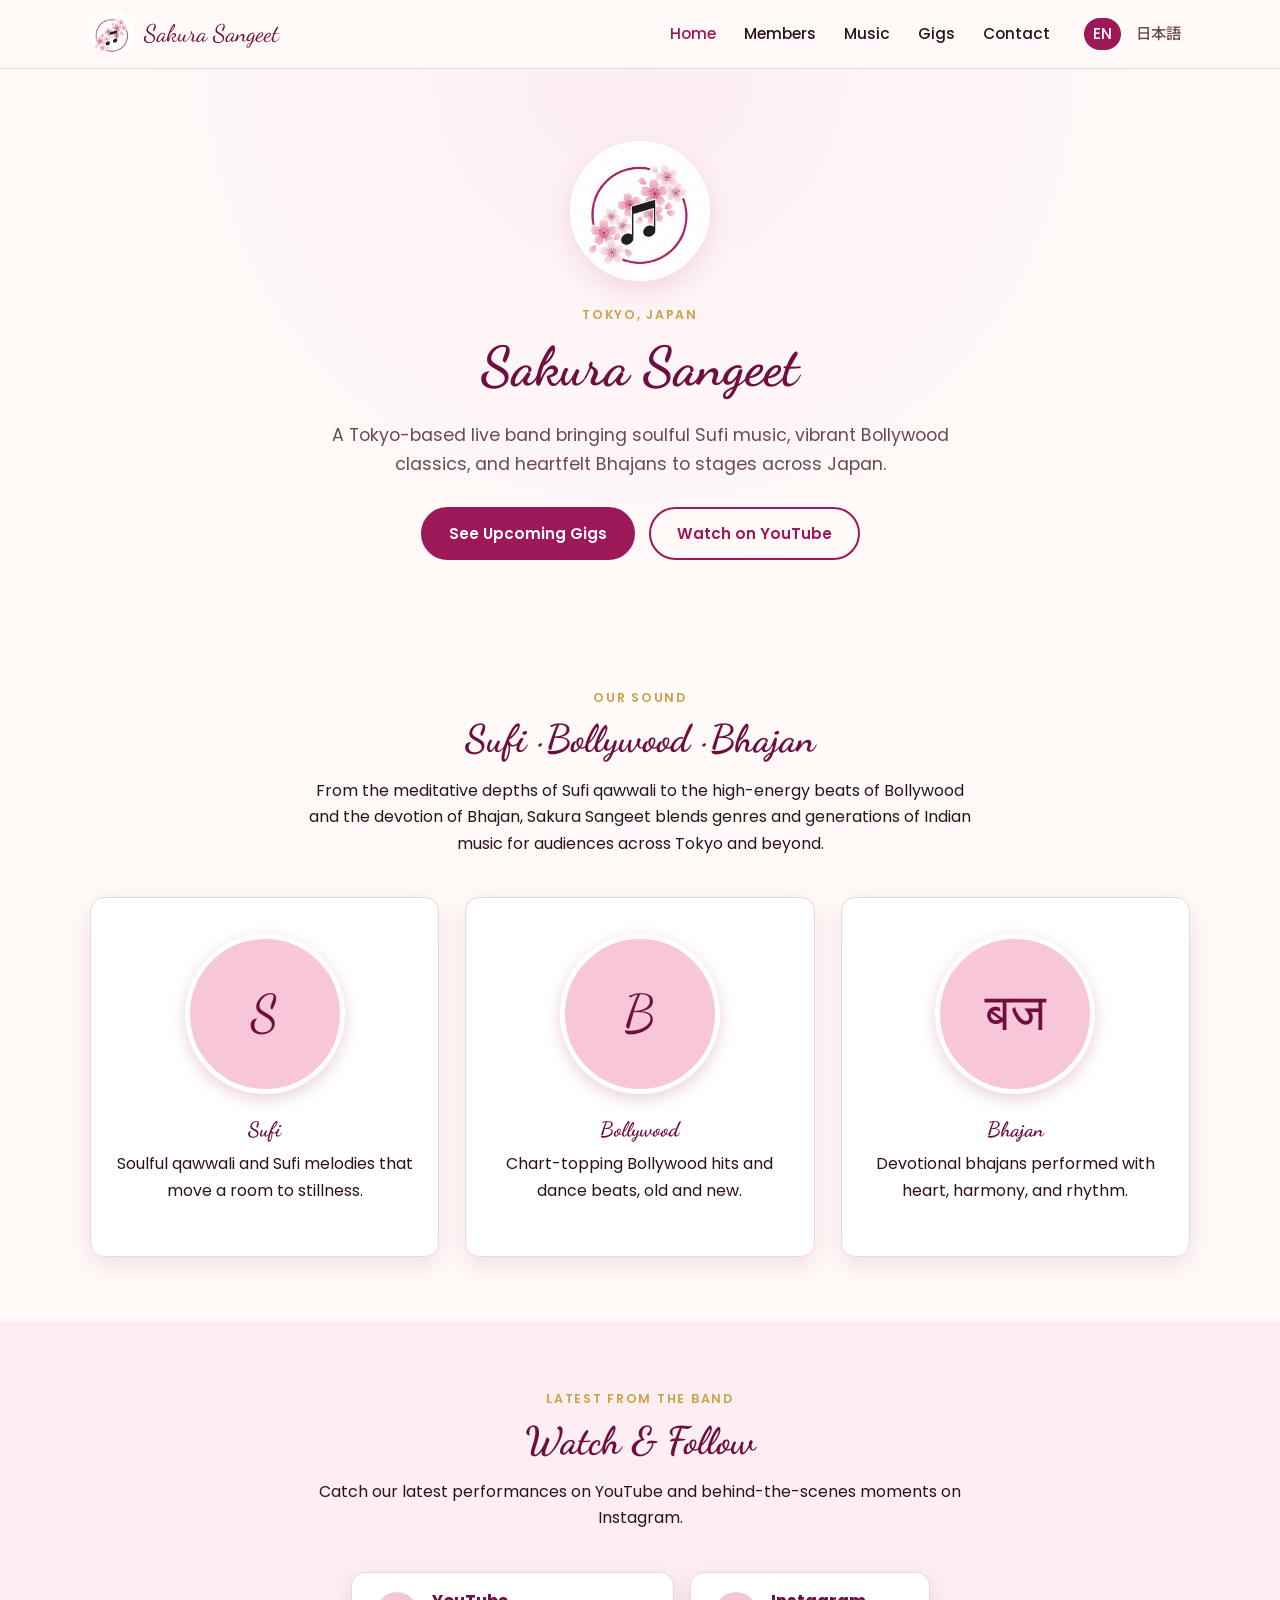
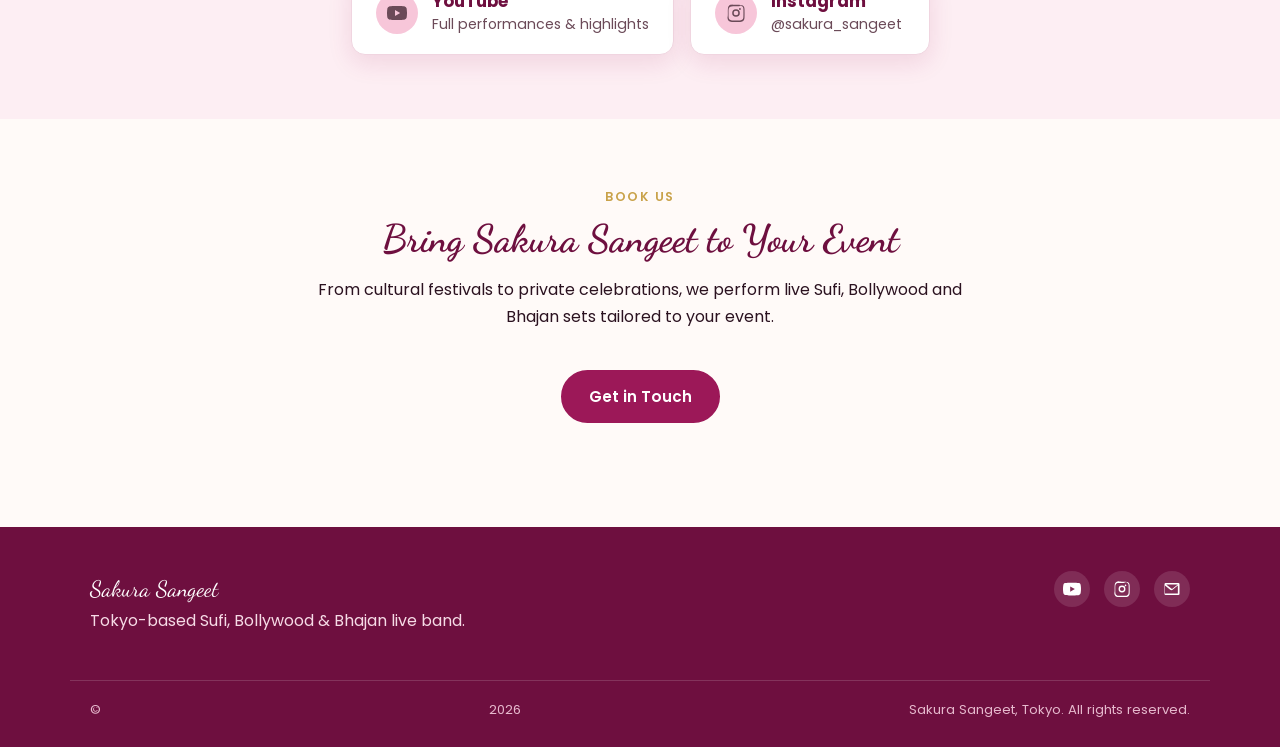
==== index.html @ d2016345 "Initial commit: Sakura Sangeet band website Bilingual (EN/JA) static site with member profiles, gigs" ====
<!DOCTYPE html>
<html lang="en">
<head>
<meta charset="UTF-8">
<meta name="viewport" content="width=device-width, initial-scale=1.0">
<title>Sakura Sangeet | Sufi, Bollywood &amp; Bhajan Live Band in Tokyo, Japan</title>
<meta name="description" content="Sakura Sangeet is a Tokyo-based live band performing Sufi, Bollywood and Bhajan music across Japan. Watch us on YouTube, follow us on Instagram, and catch our upcoming Tokyo shows.">
<link rel="canonical" href="https://sakurasangeet.example/index.html">
<link rel="alternate" hreflang="en" href="https://sakurasangeet.example/index.html">
<link rel="alternate" hreflang="ja" href="https://sakurasangeet.example/ja/index.html">
<link rel="alternate" hreflang="x-default" href="https://sakurasangeet.example/index.html">
<link rel="icon" href="assets/images/band-logo-icon.jpg">

<meta property="og:type" content="website">
<meta property="og:title" content="Sakura Sangeet | Sufi, Bollywood & Bhajan Live Band in Tokyo, Japan">
<meta property="og:description" content="A Tokyo-based live band performing Sufi, Bollywood and Bhajan music across Japan.">
<meta property="og:image" content="assets/images/band-logo.jpg">
<meta property="og:url" content="https://sakurasangeet.example/index.html">
<meta name="twitter:card" content="summary_large_image">

<link rel="preconnect" href="https://fonts.googleapis.com">
<link href="https://fonts.googleapis.com/css2?family=Dancing+Script:wght@600;700&family=Poppins:wght@400;500;600;700&family=Noto+Sans+JP:wght@400;500;700&display=swap" rel="stylesheet">
<link rel="stylesheet" href="assets/css/style.css">

<script type="application/ld+json">
{
  "@context": "https://schema.org",
  "@type": "MusicGroup",
  "name": "Sakura Sangeet",
  "genre": ["Sufi music", "Bollywood", "Bhajan", "Devotional music"],
  "description": "Sakura Sangeet is a Tokyo-based live band performing Sufi, Bollywood and Bhajan music across Japan.",
  "image": "https://sakurasangeet.example/assets/images/band-logo.jpg",
  "url": "https://sakurasangeet.example/index.html",
  "foundingLocation": { "@type": "Place", "name": "Tokyo, Japan" },
  "sameAs": [
    "https://www.youtube.com/@sakurasangeet",
    "https://www.instagram.com/sakura_sangeet"
  ]
}
</script>
</head>
<body>

<header class="site-header">
  <div class="container nav">
    <a class="brand" href="index.html">
      <img src="assets/images/band-logo-icon.jpg" alt="Sakura Sangeet logo">
      Sakura Sangeet
    </a>
    <button class="nav-toggle" id="navToggle" aria-label="Toggle menu" aria-expanded="false">&#9776;</button>
    <ul class="nav-links" id="navLinks">
      <li><a href="index.html" class="active">Home</a></li>
      <li><a href="about.html">Members</a></li>
      <li><a href="music.html">Music</a></li>
      <li><a href="events.html">Gigs</a></li>
      <li><a href="contact.html">Contact</a></li>
      <li class="lang-switch">
        <a href="index.html" class="active">EN</a>
        <a href="ja/index.html">日本語</a>
      </li>
    </ul>
  </div>
</header>

<main>
  <section class="hero">
    <div class="container">
      <img class="hero-logo" src="assets/images/band-logo-icon.jpg" alt="Sakura Sangeet — sakura and music note logo">
      <div class="eyebrow">Tokyo, Japan</div>
      <h1>Sakura Sangeet</h1>
      <p class="lead">A Tokyo-based live band bringing soulful Sufi music, vibrant Bollywood classics, and heartfelt Bhajans to stages across Japan.</p>
      <div class="btn-row">
        <a class="btn btn-primary" href="events.html">See Upcoming Gigs</a>
        <a class="btn btn-outline" data-link="youtube" href="#" target="_blank" rel="noopener">Watch on YouTube</a>
      </div>
    </div>
  </section>

  <section class="section">
    <div class="container">
      <div class="section-header">
        <div class="eyebrow">Our Sound</div>
        <h2>Sufi &middot; Bollywood &middot; Bhajan</h2>
        <p>From the meditative depths of Sufi qawwali to the high-energy beats of Bollywood and the devotion of Bhajan, Sakura Sangeet blends genres and generations of Indian music for audiences across Tokyo and beyond.</p>
      </div>
      <div class="grid grid-3">
        <div class="card member-card">
          <div class="member-avatar">S</div>
          <h3>Sufi</h3>
          <p>Soulful qawwali and Sufi melodies that move a room to stillness.</p>
        </div>
        <div class="card member-card">
          <div class="member-avatar">B</div>
          <h3>Bollywood</h3>
          <p>Chart-topping Bollywood hits and dance beats, old and new.</p>
        </div>
        <div class="card member-card">
          <div class="member-avatar">बज</div>
          <h3>Bhajan</h3>
          <p>Devotional bhajans performed with heart, harmony, and rhythm.</p>
        </div>
      </div>
    </div>
  </section>

  <section class="section section-alt">
    <div class="container">
      <div class="section-header">
        <div class="eyebrow">Latest From the Band</div>
        <h2>Watch &amp; Follow</h2>
        <p>Catch our latest performances on YouTube and behind-the-scenes moments on Instagram.</p>
      </div>
      <div class="social-row">
        <a class="card social-card" data-link="youtube" href="#" target="_blank" rel="noopener">
          <span class="social-icon">
            <svg viewBox="0 0 24 24" width="20" height="20" fill="currentColor"><path d="M23.5 6.2a3 3 0 0 0-2.1-2.1C19.5 3.5 12 3.5 12 3.5s-7.5 0-9.4.6A3 3 0 0 0 .5 6.2 31.6 31.6 0 0 0 0 12a31.6 31.6 0 0 0 .5 5.8 3 3 0 0 0 2.1 2.1c1.9.6 9.4.6 9.4.6s7.5 0 9.4-.6a3 3 0 0 0 2.1-2.1A31.6 31.6 0 0 0 24 12a31.6 31.6 0 0 0-.5-5.8ZM9.6 15.5V8.5L15.8 12Z"/></svg>
          </span>
          <span>
            <h3>YouTube</h3>
            <span>Full performances &amp; highlights</span>
          </span>
        </a>
        <a class="card social-card" data-link="instagram" href="#" target="_blank" rel="noopener">
          <span class="social-icon">
            <svg viewBox="0 0 24 24" width="20" height="20" fill="currentColor"><path d="M12 2.2c3.2 0 3.6 0 4.9.07 1.2.06 2 .25 2.4.42.6.24 1 .53 1.5 1 .47.47.76.9 1 1.5.17.4.36 1.2.42 2.4.06 1.3.07 1.7.07 4.9s0 3.6-.07 4.9c-.06 1.2-.25 2-.42 2.4-.24.6-.53 1-1 1.5-.47.47-.9.76-1.5 1-.4.17-1.2.36-2.4.42-1.3.06-1.7.07-4.9.07s-3.6 0-4.9-.07c-1.2-.06-2-.25-2.4-.42-.6-.24-1-.53-1.5-1-.47-.47-.76-.9-1-1.5-.17-.4-.36-1.2-.42-2.4C2.21 15.6 2.2 15.2 2.2 12s0-3.6.07-4.9c.06-1.2.25-2 .42-2.4.24-.6.53-1 1-1.5.47-.47.9-.76 1.5-1 .4-.17 1.2-.36 2.4-.42C8.4 2.21 8.8 2.2 12 2.2Zm0 1.8c-3.15 0-3.52 0-4.76.07-.97.04-1.5.2-1.85.34-.46.18-.8.4-1.15.75-.35.35-.57.69-.75 1.15-.14.35-.3.88-.34 1.85C3.08 8.48 3.07 8.85 3.07 12s0 3.52.07 4.76c.04.97.2 1.5.34 1.85.18.46.4.8.75 1.15.35.35.69.57 1.15.75.35.14.88.3 1.85.34 1.24.06 1.61.07 4.76.07s3.52 0 4.76-.07c.97-.04 1.5-.2 1.85-.34.46-.18.8-.4 1.15-.75.35-.35.57-.69.75-1.15.14-.35.3-.88.34-1.85.06-1.24.07-1.61.07-4.76s0-3.52-.07-4.76c-.04-.97-.2-1.5-.34-1.85a3.1 3.1 0 0 0-.75-1.15 3.1 3.1 0 0 0-1.15-.75c-.35-.14-.88-.3-1.85-.34C15.52 4 15.15 4 12 4Zm0 3.4a4.6 4.6 0 1 1 0 9.2 4.6 4.6 0 0 1 0-9.2Zm0 1.8a2.8 2.8 0 1 0 0 5.6 2.8 2.8 0 0 0 0-5.6Zm5.8-2a1.08 1.08 0 1 1-2.16 0 1.08 1.08 0 0 1 2.16 0Z"/></svg>
          </span>
          <span>
            <h3>Instagram</h3>
            <span>@sakura_sangeet</span>
          </span>
        </a>
      </div>
    </div>
  </section>

  <section class="section">
    <div class="container">
      <div class="section-header">
        <div class="eyebrow">Book Us</div>
        <h2>Bring Sakura Sangeet to Your Event</h2>
        <p>From cultural festivals to private celebrations, we perform live Sufi, Bollywood and Bhajan sets tailored to your event.</p>
      </div>
      <div class="btn-row" style="justify-content:center;">
        <a class="btn btn-primary" href="contact.html">Get in Touch</a>
      </div>
    </div>
  </section>
</main>

<footer class="site-footer">
  <div class="container">
    <div>
      <div class="footer-brand">Sakura Sangeet</div>
      <p>Tokyo-based Sufi, Bollywood &amp; Bhajan live band.</p>
    </div>
    <div class="footer-social">
      <a data-link="youtube" href="#" target="_blank" rel="noopener" aria-label="YouTube">
        <svg viewBox="0 0 24 24" width="18" height="18" fill="currentColor"><path d="M23.5 6.2a3 3 0 0 0-2.1-2.1C19.5 3.5 12 3.5 12 3.5s-7.5 0-9.4.6A3 3 0 0 0 .5 6.2 31.6 31.6 0 0 0 0 12a31.6 31.6 0 0 0 .5 5.8 3 3 0 0 0 2.1 2.1c1.9.6 9.4.6 9.4.6s7.5 0 9.4-.6a3 3 0 0 0 2.1-2.1A31.6 31.6 0 0 0 24 12a31.6 31.6 0 0 0-.5-5.8ZM9.6 15.5V8.5L15.8 12Z"/></svg>
      </a>
      <a data-link="instagram" href="#" target="_blank" rel="noopener" aria-label="Instagram">
        <svg viewBox="0 0 24 24" width="18" height="18" fill="currentColor"><path d="M12 2.2c3.2 0 3.6 0 4.9.07 1.2.06 2 .25 2.4.42.6.24 1 .53 1.5 1 .47.47.76.9 1 1.5.17.4.36 1.2.42 2.4.06 1.3.07 1.7.07 4.9s0 3.6-.07 4.9c-.06 1.2-.25 2-.42 2.4-.24.6-.53 1-1 1.5-.47.47-.9.76-1.5 1-.4.17-1.2.36-2.4.42-1.3.06-1.7.07-4.9.07s-3.6 0-4.9-.07c-1.2-.06-2-.25-2.4-.42-.6-.24-1-.53-1.5-1-.47-.47-.76-.9-1-1.5-.17-.4-.36-1.2-.42-2.4C2.21 15.6 2.2 15.2 2.2 12s0-3.6.07-4.9c.06-1.2.25-2 .42-2.4.24-.6.53-1 1-1.5.47-.47.9-.76 1.5-1 .4-.17 1.2-.36 2.4-.42C8.4 2.21 8.8 2.2 12 2.2Zm0 1.8c-3.15 0-3.52 0-4.76.07-.97.04-1.5.2-1.85.34-.46.18-.8.4-1.15.75-.35.35-.57.69-.75 1.15-.14.35-.3.88-.34 1.85C3.08 8.48 3.07 8.85 3.07 12s0 3.52.07 4.76c.04.97.2 1.5.34 1.85.18.46.4.8.75 1.15.35.35.69.57 1.15.75.35.14.88.3 1.85.34 1.24.06 1.61.07 4.76.07s3.52 0 4.76-.07c.97-.04 1.5-.2 1.85-.34.46-.18.8-.4 1.15-.75.35-.35.57-.69.75-1.15.14-.35.3-.88.34-1.85.06-1.24.07-1.61.07-4.76s0-3.52-.07-4.76c-.04-.97-.2-1.5-.34-1.85a3.1 3.1 0 0 0-.75-1.15 3.1 3.1 0 0 0-1.15-.75c-.35-.14-.88-.3-1.85-.34C15.52 4 15.15 4 12 4Zm0 3.4a4.6 4.6 0 1 1 0 9.2 4.6 4.6 0 0 1 0-9.2Zm0 1.8a2.8 2.8 0 1 0 0 5.6 2.8 2.8 0 0 0 0-5.6Zm5.8-2a1.08 1.08 0 1 1-2.16 0 1.08 1.08 0 0 1 2.16 0Z"/></svg>
      </a>
      <a data-link="email" href="#" aria-label="Email">
        <svg viewBox="0 0 24 24" width="18" height="18" fill="currentColor"><path d="M2 5.5A1.5 1.5 0 0 1 3.5 4h17A1.5 1.5 0 0 1 22 5.5v13a1.5 1.5 0 0 1-1.5 1.5h-17A1.5 1.5 0 0 1 2 18.5Zm2.2.5 7.3 5.8a.8.8 0 0 0 1 0L19.8 6Zm15.6 1.3-7 5.6a2.6 2.6 0 0 1-3.2 0l-7-5.6V18h17.2Z"/></svg>
      </a>
    </div>
  </div>
  <div class="footer-bottom container">
    &copy; <span data-year></span> Sakura Sangeet, Tokyo. All rights reserved.
  </div>
</footer>

<script src="assets/js/data.js"></script>
<script src="assets/js/main.js"></script>
</body>
</html>
---- assets/css/style.css ----
/* Sakura Sangeet — shared stylesheet (EN + JA pages) */

:root {
  --color-primary: #9c1858;
  --color-primary-dark: #6e0f3f;
  --color-primary-light: #f7c6d9;
  --color-accent-gold: #c9a24a;
  --color-bg: #fffaf8;
  --color-bg-alt: #fdeef3;
  --color-text: #2b1220;
  --color-text-muted: #6b4a58;
  --color-border: #f0d5e0;
  --font-heading: 'Dancing Script', 'Noto Serif JP', cursive, serif;
  --font-body: 'Poppins', 'Noto Sans JP', -apple-system, BlinkMacSystemFont, sans-serif;
  --max-width: 1140px;
  --radius: 14px;
  --shadow: 0 8px 24px rgba(156, 24, 88, 0.12);
}

html[lang="ja"] {
  --font-heading: 'Noto Serif JP', serif;
}

* { box-sizing: border-box; }

html { scroll-behavior: smooth; }

body {
  margin: 0;
  font-family: var(--font-body);
  color: var(--color-text);
  background: var(--color-bg);
  line-height: 1.65;
  -webkit-font-smoothing: antialiased;
}

img { max-width: 100%; display: block; }

a { color: var(--color-primary); text-decoration: none; }
a:hover { text-decoration: underline; }

.container {
  max-width: var(--max-width);
  margin: 0 auto;
  padding: 0 20px;
}

h1, h2, h3 {
  font-family: var(--font-heading);
  color: var(--color-primary-dark);
  margin: 0 0 0.4em;
  line-height: 1.2;
}

h1 { font-size: clamp(2.2rem, 5vw, 3.4rem); }
h2 { font-size: clamp(1.7rem, 3.5vw, 2.4rem); }
h3 { font-size: 1.3rem; }

p { margin: 0 0 1em; }

.section {
  padding: 64px 0;
}

.section-alt {
  background: var(--color-bg-alt);
}

.section-header {
  text-align: center;
  max-width: 680px;
  margin: 0 auto 40px;
}

.eyebrow {
  display: inline-block;
  color: var(--color-accent-gold);
  letter-spacing: 0.14em;
  text-transform: uppercase;
  font-size: 0.78rem;
  font-weight: 600;
  margin-bottom: 8px;
}

/* Buttons */
.btn {
  display: inline-flex;
  align-items: center;
  gap: 8px;
  padding: 12px 26px;
  border-radius: 999px;
  font-weight: 600;
  font-size: 0.95rem;
  border: 2px solid var(--color-primary);
  transition: all 0.2s ease;
  cursor: pointer;
}

.btn-primary {
  background: var(--color-primary);
  color: #fff;
}
.btn-primary:hover {
  background: var(--color-primary-dark);
  border-color: var(--color-primary-dark);
  text-decoration: none;
}

.btn-outline {
  background: transparent;
  color: var(--color-primary);
}
.btn-outline:hover {
  background: var(--color-primary);
  color: #fff;
  text-decoration: none;
}

.btn-row {
  display: flex;
  flex-wrap: wrap;
  gap: 14px;
}

/* Header / Nav */
.site-header {
  position: sticky;
  top: 0;
  z-index: 100;
  background: rgba(255, 250, 248, 0.92);
  backdrop-filter: blur(6px);
  border-bottom: 1px solid var(--color-border);
}

.nav {
  display: flex;
  align-items: center;
  justify-content: space-between;
  padding: 12px 20px;
}

.brand {
  display: flex;
  align-items: center;
  gap: 10px;
  font-family: var(--font-heading);
  font-size: 1.5rem;
  color: var(--color-primary-dark);
}

.brand img {
  height: 44px;
  width: 44px;
  object-fit: cover;
  border-radius: 50%;
}

.nav-links {
  display: flex;
  align-items: center;
  gap: 28px;
  list-style: none;
  margin: 0;
  padding: 0;
}

.nav-links a {
  color: var(--color-text);
  font-weight: 500;
  font-size: 0.96rem;
}

.nav-links a.active,
.nav-links a:hover {
  color: var(--color-primary);
}

.lang-switch {
  display: flex;
  align-items: center;
  gap: 6px;
  font-size: 0.85rem;
  font-weight: 600;
  margin-left: 6px;
}

.lang-switch a {
  padding: 3px 9px;
  border-radius: 999px;
  color: var(--color-text-muted);
}

.lang-switch a.active {
  background: var(--color-primary);
  color: #fff;
}

.nav-toggle {
  display: none;
  background: none;
  border: none;
  font-size: 1.6rem;
  color: var(--color-primary-dark);
  cursor: pointer;
}

@media (max-width: 860px) {
  .nav-toggle { display: block; }
  .nav-links {
    position: absolute;
    top: 100%;
    left: 0;
    right: 0;
    background: var(--color-bg);
    flex-direction: column;
    align-items: flex-start;
    gap: 4px;
    padding: 14px 20px 20px;
    border-bottom: 1px solid var(--color-border);
    display: none;
  }
  .nav-links.open { display: flex; }
  .nav-links li { width: 100%; }
  .nav-links a { display: block; padding: 10px 0; }
  .lang-switch { margin: 8px 0 0; }
}

/* Hero */
.hero {
  padding: 72px 0 60px;
  text-align: center;
  background: radial-gradient(circle at 50% 0%, var(--color-bg-alt), var(--color-bg) 65%);
}

.hero-logo {
  width: 140px;
  height: 140px;
  border-radius: 50%;
  object-fit: cover;
  margin: 0 auto 20px;
  box-shadow: var(--shadow);
  border: 4px solid #fff;
}

.hero p.lead {
  max-width: 640px;
  margin: 0 auto 28px;
  font-size: 1.1rem;
  color: var(--color-text-muted);
}

.hero .btn-row { justify-content: center; }

/* Petal decoration */
.petal-divider {
  text-align: center;
  color: var(--color-primary-light);
  font-size: 1.4rem;
  letter-spacing: 12px;
  margin: 0 0 8px;
}

/* Grids */
.grid {
  display: grid;
  gap: 26px;
}

.grid-3 { grid-template-columns: repeat(3, 1fr); }
.grid-2 { grid-template-columns: repeat(2, 1fr); }

@media (max-width: 860px) {
  .grid-3 { grid-template-columns: repeat(2, 1fr); }
}
@media (max-width: 600px) {
  .grid-3, .grid-2 { grid-template-columns: 1fr; }
}

/* Cards */
.card {
  background: #fff;
  border-radius: var(--radius);
  box-shadow: var(--shadow);
  overflow: hidden;
  border: 1px solid var(--color-border);
}

.member-card {
  padding: 36px 24px;
  text-align: center;
}

.member-avatar {
  width: 160px;
  height: 160px;
  border-radius: 50%;
  background: var(--color-primary-light);
  color: var(--color-primary-dark);
  display: flex;
  align-items: center;
  justify-content: center;
  font-family: var(--font-heading);
  font-size: 3.2rem;
  margin: 0 auto 24px;
  object-fit: cover;
  border: 5px solid #fff;
  box-shadow: 0 5px 16px rgba(156, 24, 88, 0.2);
}

.member-role {
  color: var(--color-primary);
  font-weight: 600;
  font-size: 0.9rem;
  text-transform: uppercase;
  letter-spacing: 0.06em;
  margin-bottom: 12px;
}

.member-instagram {
  display: inline-block;
  font-size: 0.85rem;
  font-weight: 600;
  color: var(--color-text-muted);
  margin-bottom: 16px;
}

.member-instagram:hover {
  color: var(--color-primary);
}

.member-meta {
  text-align: left;
  font-size: 0.92rem;
  color: var(--color-text-muted);
  margin-top: 12px;
}

.member-meta strong {
  color: var(--color-text);
  display: block;
  font-size: 0.82rem;
  text-transform: uppercase;
  letter-spacing: 0.04em;
  margin-bottom: 2px;
}

.placeholder-flag {
  display: inline-block;
  margin-top: 14px;
  font-size: 0.72rem;
  font-weight: 700;
  letter-spacing: 0.05em;
  text-transform: uppercase;
  color: var(--color-accent-gold);
  border: 1px dashed var(--color-accent-gold);
  border-radius: 999px;
  padding: 3px 10px;
}

.event-card img {
  width: 100%;
  aspect-ratio: 3 / 4;
  object-fit: cover;
}

.event-body {
  padding: 20px 22px 24px;
}

.event-date {
  color: var(--color-accent-gold);
  font-weight: 700;
  font-size: 0.85rem;
  letter-spacing: 0.04em;
  text-transform: uppercase;
  margin-bottom: 6px;
}

.event-status {
  display: inline-block;
  font-size: 0.72rem;
  font-weight: 700;
  text-transform: uppercase;
  letter-spacing: 0.05em;
  border-radius: 999px;
  padding: 3px 10px;
  margin-bottom: 10px;
}

.event-status.upcoming {
  background: var(--color-primary-light);
  color: var(--color-primary-dark);
}
.event-status.past {
  background: #eee;
  color: #777;
}

.event-venue {
  color: var(--color-text-muted);
  font-size: 0.94rem;
}

/* Social / contact */
.social-row {
  display: flex;
  gap: 16px;
  justify-content: center;
  flex-wrap: wrap;
}

.social-card {
  display: flex;
  align-items: center;
  gap: 14px;
  padding: 18px 24px;
  min-width: 240px;
}

.social-icon {
  width: 42px;
  height: 42px;
  flex-shrink: 0;
  border-radius: 50%;
  background: var(--color-primary-light);
  display: flex;
  align-items: center;
  justify-content: center;
  color: var(--color-primary-dark);
}

.social-card h3 { margin: 0 0 2px; font-size: 1.05rem; font-family: var(--font-body); font-weight: 700; }
.social-card span { color: var(--color-text-muted); font-size: 0.88rem; }

.video-embed {
  position: relative;
  width: 100%;
  padding-top: 56.25%;
  border-radius: var(--radius);
  overflow: hidden;
  box-shadow: var(--shadow);
  background: #000;
}
.video-embed iframe {
  position: absolute;
  inset: 0;
  width: 100%;
  height: 100%;
  border: 0;
}

.notice {
  background: var(--color-bg-alt);
  border: 1px dashed var(--color-accent-gold);
  border-radius: var(--radius);
  padding: 16px 20px;
  font-size: 0.92rem;
  color: var(--color-text-muted);
  margin: 20px 0;
}

/* Footer */
.site-footer {
  background: var(--color-primary-dark);
  color: #f6dbe6;
  padding: 44px 0 26px;
  margin-top: 40px;
}

.site-footer a { color: #fff; }
.site-footer .container {
  display: flex;
  flex-wrap: wrap;
  justify-content: space-between;
  gap: 24px;
}

.footer-brand {
  font-family: var(--font-heading);
  font-size: 1.4rem;
  color: #fff;
}

.footer-bottom {
  text-align: center;
  font-size: 0.82rem;
  color: #e6b9cd;
  margin-top: 30px;
  border-top: 1px solid rgba(255,255,255,0.15);
  padding-top: 18px;
}

.footer-social {
  display: flex;
  gap: 14px;
}
.footer-social a {
  width: 36px;
  height: 36px;
  border-radius: 50%;
  background: rgba(255,255,255,0.12);
  display: flex;
  align-items: center;
  justify-content: center;
}
.footer-social a:hover { background: rgba(255,255,255,0.25); text-decoration: none; }
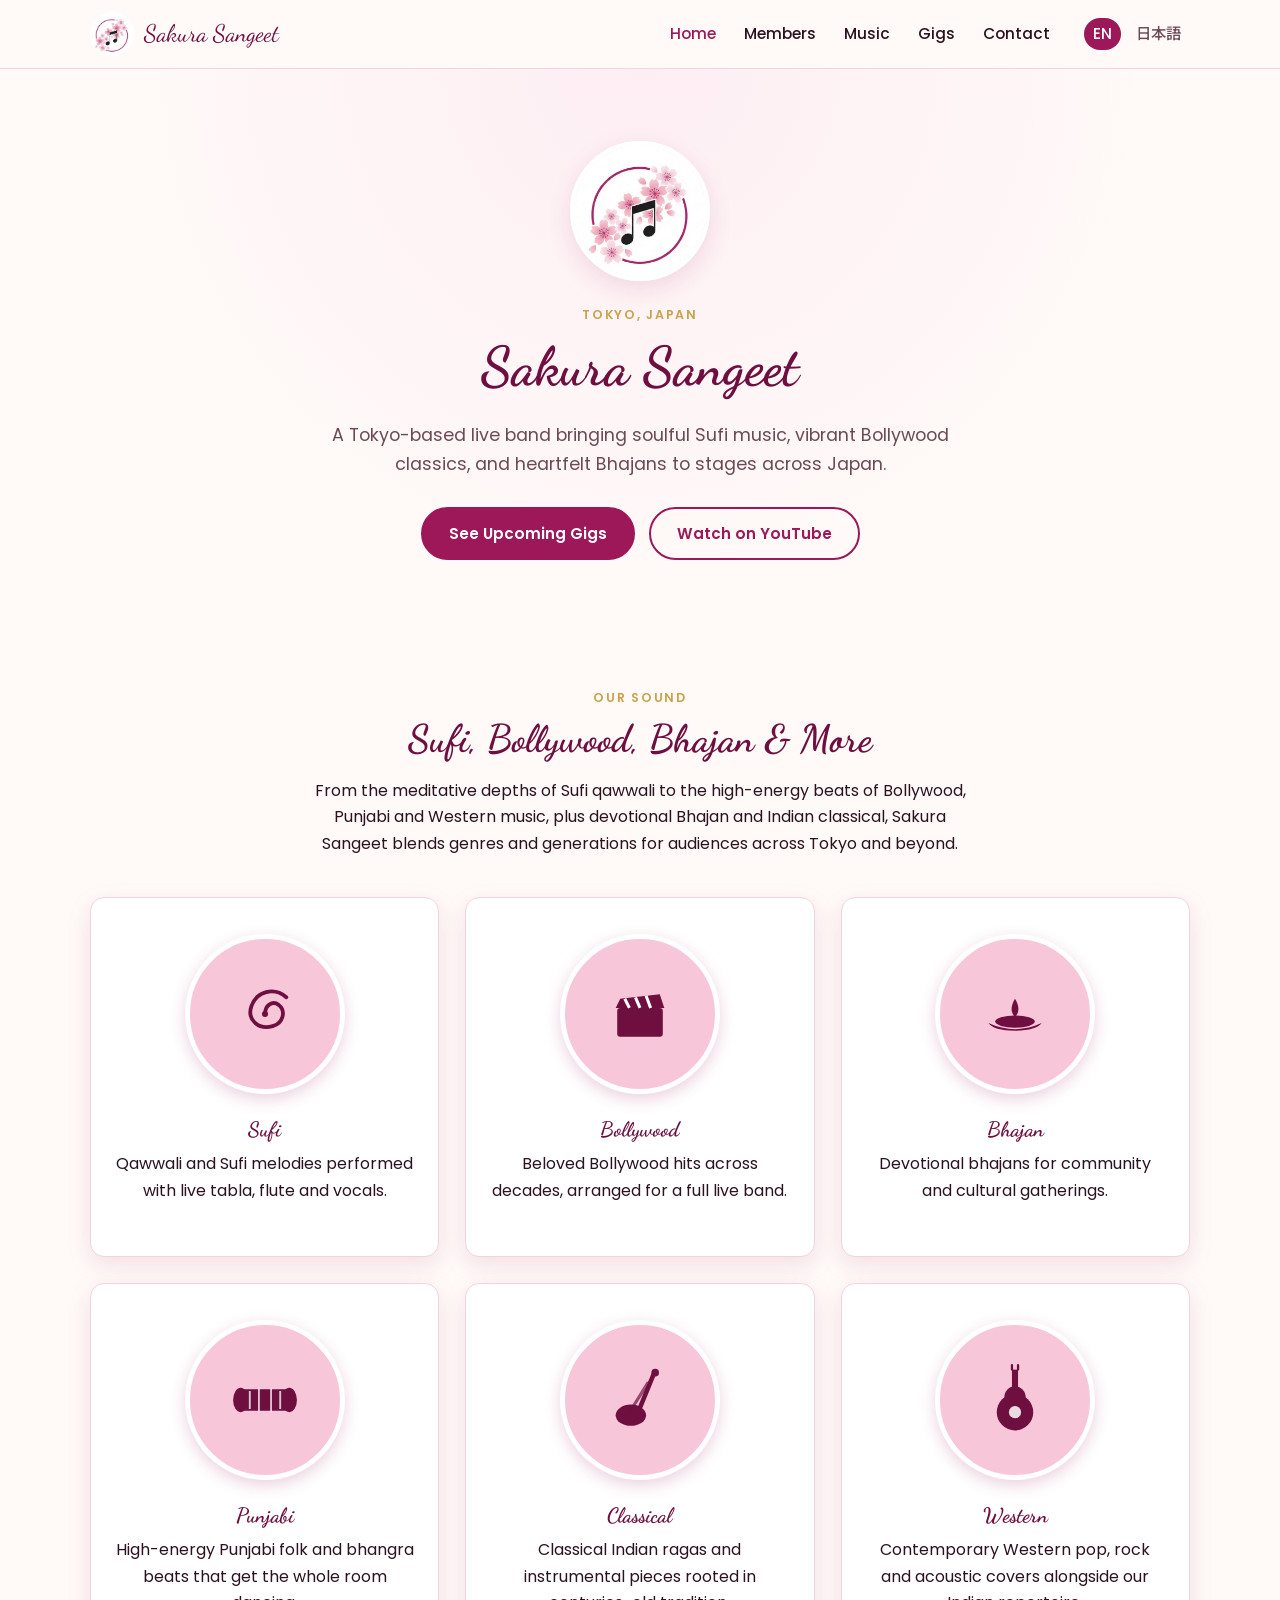
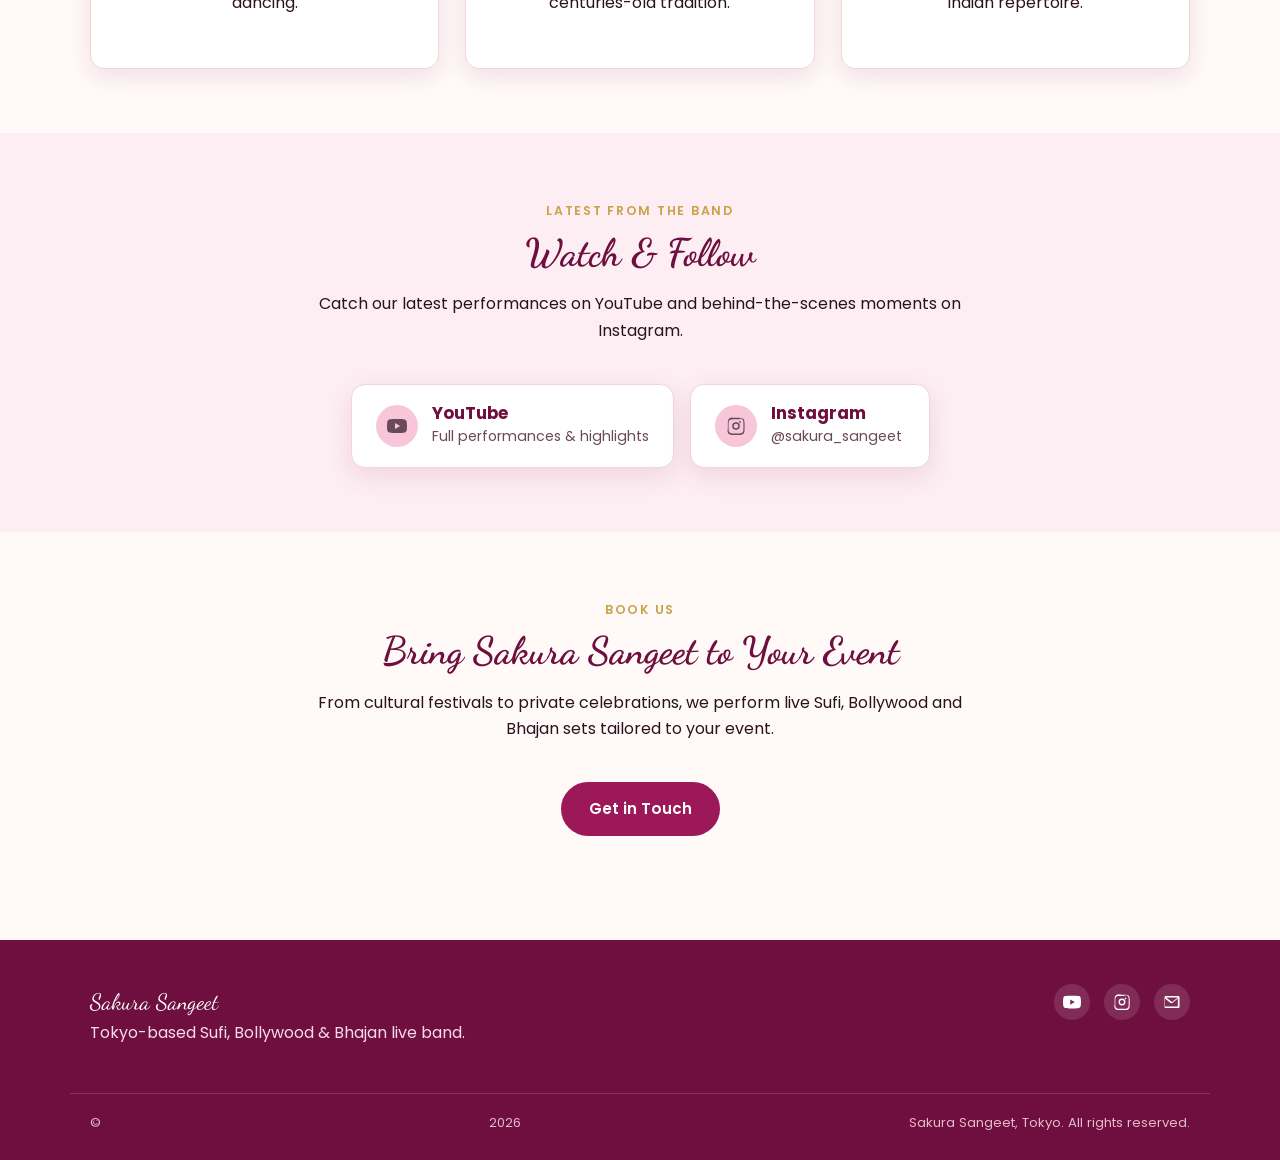
==== commit 5805e277: "Replace genre letter avatars with custom icons; add 3 new genres - Move genre cards (Sufi/Bollywood/" ====
--- a/index.html
+++ b/index.html
@@ -5,17 +5,17 @@
 <meta name="viewport" content="width=device-width, initial-scale=1.0">
 <title>Sakura Sangeet | Sufi, Bollywood &amp; Bhajan Live Band in Tokyo, Japan</title>
 <meta name="description" content="Sakura Sangeet is a Tokyo-based live band performing Sufi, Bollywood and Bhajan music across Japan. Watch us on YouTube, follow us on Instagram, and catch our upcoming Tokyo shows.">
-<link rel="canonical" href="https://sakurasangeet.example/index.html">
-<link rel="alternate" hreflang="en" href="https://sakurasangeet.example/index.html">
-<link rel="alternate" hreflang="ja" href="https://sakurasangeet.example/ja/index.html">
-<link rel="alternate" hreflang="x-default" href="https://sakurasangeet.example/index.html">
+<link rel="canonical" href="https://sakurasangeet.netlify.app/index.html">
+<link rel="alternate" hreflang="en" href="https://sakurasangeet.netlify.app/index.html">
+<link rel="alternate" hreflang="ja" href="https://sakurasangeet.netlify.app/ja/index.html">
+<link rel="alternate" hreflang="x-default" href="https://sakurasangeet.netlify.app/index.html">
 <link rel="icon" href="assets/images/band-logo-icon.jpg">
 
 <meta property="og:type" content="website">
 <meta property="og:title" content="Sakura Sangeet | Sufi, Bollywood & Bhajan Live Band in Tokyo, Japan">
 <meta property="og:description" content="A Tokyo-based live band performing Sufi, Bollywood and Bhajan music across Japan.">
 <meta property="og:image" content="assets/images/band-logo.jpg">
-<meta property="og:url" content="https://sakurasangeet.example/index.html">
+<meta property="og:url" content="https://sakurasangeet.netlify.app/index.html">
 <meta name="twitter:card" content="summary_large_image">
 
 <link rel="preconnect" href="https://fonts.googleapis.com">
@@ -29,8 +29,8 @@
   "name": "Sakura Sangeet",
   "genre": ["Sufi music", "Bollywood", "Bhajan", "Devotional music"],
   "description": "Sakura Sangeet is a Tokyo-based live band performing Sufi, Bollywood and Bhajan music across Japan.",
-  "image": "https://sakurasangeet.example/assets/images/band-logo.jpg",
-  "url": "https://sakurasangeet.example/index.html",
+  "image": "https://sakurasangeet.netlify.app/assets/images/band-logo.jpg",
+  "url": "https://sakurasangeet.netlify.app/index.html",
   "foundingLocation": { "@type": "Place", "name": "Tokyo, Japan" },
   "sameAs": [
     "https://www.youtube.com/@sakurasangeet",
@@ -80,25 +80,11 @@
     <div class="container">
       <div class="section-header">
         <div class="eyebrow">Our Sound</div>
-        <h2>Sufi &middot; Bollywood &middot; Bhajan</h2>
-        <p>From the meditative depths of Sufi qawwali to the high-energy beats of Bollywood and the devotion of Bhajan, Sakura Sangeet blends genres and generations of Indian music for audiences across Tokyo and beyond.</p>
+        <h2>Sufi, Bollywood, Bhajan &amp; More</h2>
+        <p>From the meditative depths of Sufi qawwali to the high-energy beats of Bollywood, Punjabi and Western music, plus devotional Bhajan and Indian classical, Sakura Sangeet blends genres and generations for audiences across Tokyo and beyond.</p>
       </div>
-      <div class="grid grid-3">
-        <div class="card member-card">
-          <div class="member-avatar">S</div>
-          <h3>Sufi</h3>
-          <p>Soulful qawwali and Sufi melodies that move a room to stillness.</p>
-        </div>
-        <div class="card member-card">
-          <div class="member-avatar">B</div>
-          <h3>Bollywood</h3>
-          <p>Chart-topping Bollywood hits and dance beats, old and new.</p>
-        </div>
-        <div class="card member-card">
-          <div class="member-avatar">बज</div>
-          <h3>Bhajan</h3>
-          <p>Devotional bhajans performed with heart, harmony, and rhythm.</p>
-        </div>
+      <div class="grid grid-3" id="genresGrid">
+        <!-- Rendered by assets/js/main.js from assets/js/data.js -->
       </div>
     </div>
   </section>
--- a/assets/css/style.css
+++ b/assets/css/style.css
@@ -449,16 +449,6 @@
   border: 0;
 }
 
-.notice {
-  background: var(--color-bg-alt);
-  border: 1px dashed var(--color-accent-gold);
-  border-radius: var(--radius);
-  padding: 16px 20px;
-  font-size: 0.92rem;
-  color: var(--color-text-muted);
-  margin: 20px 0;
-}
-
 /* Footer */
 .site-footer {
   background: var(--color-primary-dark);
